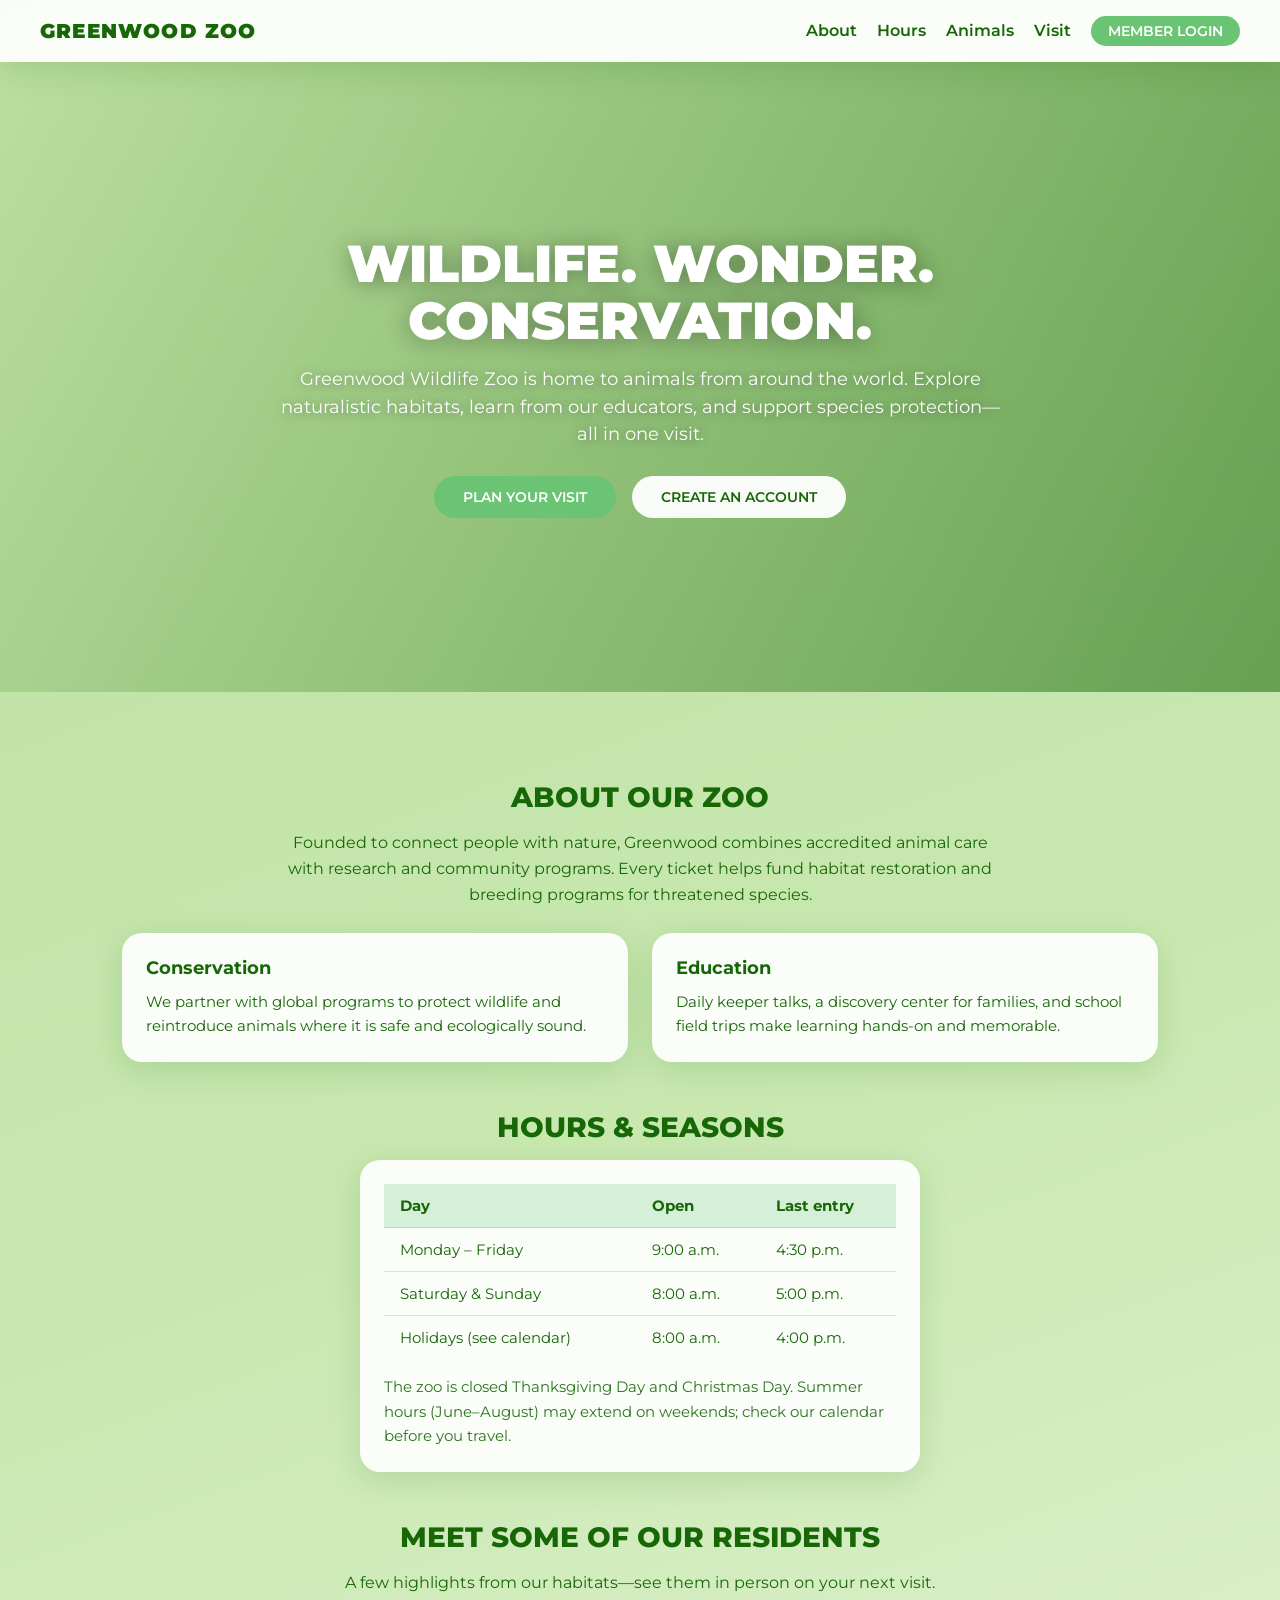
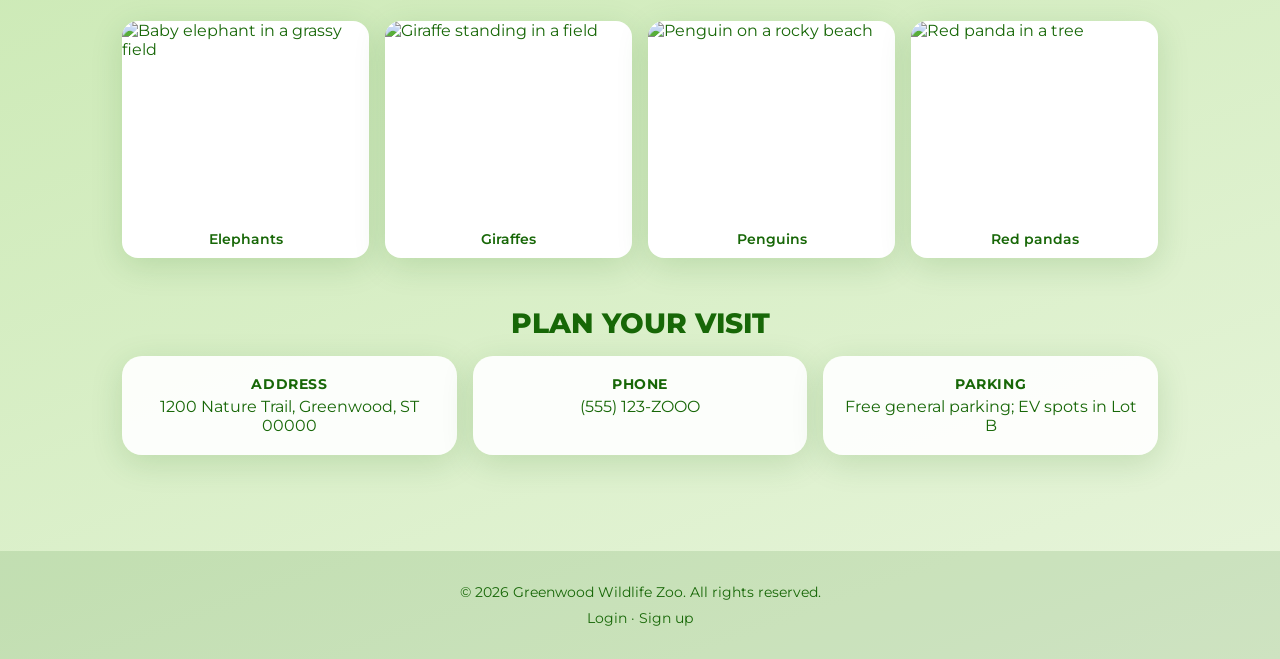
==== Zoo-Database-Project/webapp/index.html @ 3eacb1cf "Add Zoo Database Project with full source (ticket purchase, reports, webapp) Made-with: Cursor" ====
<!DOCTYPE html>
<html lang="en">
<head>
    <meta charset="UTF-8">
    <meta name="viewport" content="width=device-width, initial-scale=1.0">
    <title>Greenwood Wildlife Zoo — Welcome</title>
    <link rel="stylesheet" href="index.css">
</head>
<body>
    <header class="site-header">
        <a class="logo" href="index.html">Greenwood Zoo</a>
        <nav aria-label="Main">
            <ul class="nav-links">
                <li><a href="#about">About</a></li>
                <li><a href="#hours">Hours</a></li>
                <li><a href="#gallery">Animals</a></li>
                <li><a href="#visit">Visit</a></li>
                <li><a class="nav-cta" href="customer-login.html">Member login</a></li>
            </ul>
        </nav>
    </header>

    <section class="hero" aria-labelledby="hero-title">
        <div class="hero-inner">
            <h1 id="hero-title">Wildlife. Wonder. Conservation.</h1>
            <p>
                Greenwood Wildlife Zoo is home to animals from around the world. Explore naturalistic habitats,
                learn from our educators, and support species protection—all in one visit.
            </p>
            <div class="hero-actions">
                <a class="btn btn-primary" href="#hours">Plan your visit</a>
                <a class="btn btn-outline" href="signup.html">Create an account</a>
            </div>
        </div>
    </section>

    <main>
        <section id="about" aria-labelledby="about-heading">
            <h2 id="about-heading">About our zoo</h2>
            <p class="lead">
                Founded to connect people with nature, Greenwood combines accredited animal care with research and
                community programs. Every ticket helps fund habitat restoration and breeding programs for threatened species.
            </p>
            <div class="grid-2">
                <article class="card">
                    <h3>Conservation</h3>
                    <p>
                        We partner with global programs to protect wildlife and reintroduce animals where it is safe
                        and ecologically sound.
                    </p>
                </article>
                <article class="card">
                    <h3>Education</h3>
                    <p>
                        Daily keeper talks, a discovery center for families, and school field trips make learning
                        hands-on and memorable.
                    </p>
                </article>
            </div>
        </section>

        <section id="hours" aria-labelledby="hours-heading">
            <h2 id="hours-heading">Hours &amp; seasons</h2>
            <div class="card" style="max-width: 560px; margin: 0 auto;">
                <table class="hours-table">
                    <thead>
                        <tr>
                            <th scope="col">Day</th>
                            <th scope="col">Open</th>
                            <th scope="col">Last entry</th>
                        </tr>
                    </thead>
                    <tbody>
                        <tr>
                            <td>Monday – Friday</td>
                            <td>9:00 a.m.</td>
                            <td>4:30 p.m.</td>
                        </tr>
                        <tr>
                            <td>Saturday &amp; Sunday</td>
                            <td>8:00 a.m.</td>
                            <td>5:00 p.m.</td>
                        </tr>
                        <tr>
                            <td>Holidays (see calendar)</td>
                            <td>8:00 a.m.</td>
                            <td>4:00 p.m.</td>
                        </tr>
                    </tbody>
                </table>
                <p class="note">
                    The zoo is closed Thanksgiving Day and Christmas Day. Summer hours (June–August) may extend on
                    weekends; check our calendar before you travel.
                </p>
            </div>
        </section>

        <section id="gallery" aria-labelledby="gallery-heading">
            <h2 id="gallery-heading">Meet some of our residents</h2>
            <p class="lead">A few highlights from our habitats—see them in person on your next visit.</p>
            <div class="gallery">
                <figure>
                    <img src="https://images.unsplash.com/photo-1771341398737-b2467b6776a7?auto=format&fit=crop&w=800&q=80" alt="Baby elephant in a grassy field" width="800" height="600" loading="lazy">
                    <figcaption>Elephants</figcaption>
                </figure>
                <figure>
                    <img src="https://images.unsplash.com/photo-1737738736083-838af5116f95?auto=format&fit=crop&w=800&q=80" alt="Giraffe standing in a field" width="800" height="600" loading="lazy">
                    <figcaption>Giraffes</figcaption>
                </figure>
                <figure>
                    <img src="https://images.unsplash.com/photo-1737498352674-aadc9f986eea?auto=format&fit=crop&w=800&q=80" alt="Penguin on a rocky beach" width="800" height="600" loading="lazy">
                    <figcaption>Penguins</figcaption>
                </figure>
                <figure>
                    <img src="https://images.unsplash.com/photo-1656899367542-3fc106faa104?auto=format&fit=crop&w=800&q=80" alt="Red panda in a tree" width="800" height="600" loading="lazy">
                    <figcaption>Red pandas</figcaption>
                </figure>
            </div>
        </section>

        <section id="visit" aria-labelledby="visit-heading">
            <h2 id="visit-heading">Plan your visit</h2>
            <div class="visit-info">
                <div class="card">
                    <strong>Address</strong>
                    <span>1200 Nature Trail, Greenwood, ST 00000</span>
                </div>
                <div class="card">
                    <strong>Phone</strong>
                    <span>(555) 123-ZOOO</span>
                </div>
                <div class="card">
                    <strong>Parking</strong>
                    <span>Free general parking; EV spots in Lot B</span>
                </div>
            </div>
        </section>
    </main>

    <footer class="site-footer">
        <p>&copy; 2026 Greenwood Wildlife Zoo. All rights reserved.</p>
        <p>
            <a href="login.html">Login</a>
            ·
            <a href="signup.html">Sign up</a>
        </p>
    </footer>
</body>
</html>
---- Zoo-Database-Project/webapp/index.css ----
@import url('https://fonts.googleapis.com/css2?family=Montserrat:ital,wght@0,100..900;1,100..900&display=swap');

:root {
    --accent-color: #6ac473;
    --base-color: rgb(187, 223, 158);
    --text-color: #176707;
    --input-color: #a6ed6d;
    --surface: rgba(255, 255, 255, 0.92);
    --shadow: 0 8px 32px rgba(23, 103, 7, 0.15);
}

* {
    margin: 0;
    padding: 0;
    box-sizing: border-box;
}

html {
    font-family: Montserrat, 'Gill Sans', 'Gill Sans MT', Calibri, 'Trebuchet MS', sans-serif;
    font-size: 12pt;
    color: var(--text-color);
    scroll-behavior: smooth;
}

body {
    min-height: 100vh;
    background: linear-gradient(160deg, var(--base-color) 0%, #c8e8b0 50%, #e8f5dc 100%);
}

a {
    color: var(--text-color);
    text-decoration: none;
}

a:hover {
    text-decoration: underline;
}

.site-header {
    position: sticky;
    top: 0;
    z-index: 100;
    display: flex;
    align-items: center;
    justify-content: space-between;
    flex-wrap: wrap;
    gap: 1rem;
    padding: 1rem clamp(1rem, 4vw, 2.5rem);
    background: var(--surface);
    box-shadow: var(--shadow);
}

.logo {
    font-weight: 900;
    font-size: 1.25rem;
    text-transform: uppercase;
    letter-spacing: 0.06em;
}

.nav-links {
    display: flex;
    gap: 1.25rem;
    list-style: none;
    flex-wrap: wrap;
    align-items: center;
}

.nav-links a {
    font-weight: 600;
}

.nav-cta {
    display: inline-block;
    padding: 0.5em 1.25em;
    border-radius: 1000px;
    background: var(--accent-color);
    color: #fff;
    font-weight: 600;
    text-transform: uppercase;
    font-size: 0.85rem;
    transition: background 150ms ease;
}

.nav-cta:hover {
    background: var(--text-color);
    text-decoration: none;
}

.hero {
    min-height: min(70vh, 640px);
    display: flex;
    align-items: center;
    justify-content: center;
    text-align: center;
    padding: 3rem 1.5rem;
    background-image:
        linear-gradient(120deg, rgba(187, 223, 158, 0.92) 0%, rgba(23, 103, 7, 0.55) 100%),
        url('../tiger.jpg');
    background-size: cover;
    background-position: center;
}

.hero-inner {
    max-width: 720px;
}

.hero h1 {
    font-size: clamp(2rem, 5vw, 3.25rem);
    font-weight: 900;
    text-transform: uppercase;
    color: #fff;
    text-shadow: 0 2px 24px rgba(0, 0, 0, 0.35);
    line-height: 1.1;
}

.hero p {
    margin-top: 1rem;
    font-size: 1.15rem;
    color: #fff;
    text-shadow: 0 1px 12px rgba(0, 0, 0, 0.4);
    line-height: 1.5;
}

.hero-actions {
    margin-top: 1.75rem;
    display: flex;
    flex-wrap: wrap;
    gap: 1rem;
    justify-content: center;
}

.btn {
    display: inline-block;
    padding: 0.85em 2em;
    border-radius: 1000px;
    font-weight: 600;
    text-transform: uppercase;
    font-size: 0.9rem;
    border: none;
    cursor: pointer;
    font-family: inherit;
    transition: background 150ms ease, color 150ms ease;
}

.btn-primary {
    background: var(--accent-color);
    color: #fff;
}

.btn-primary:hover {
    background: var(--text-color);
}

.btn-outline {
    background: rgba(255, 255, 255, 0.95);
    color: var(--text-color);
}

.btn-outline:hover {
    background: #fff;
}

main {
    max-width: 1100px;
    margin: 0 auto;
    padding: 2.5rem clamp(1rem, 4vw, 2rem) 3rem;
}

section {
    margin-bottom: 3rem;
}

section h2 {
    font-size: 1.75rem;
    font-weight: 800;
    text-transform: uppercase;
    margin-bottom: 1rem;
    text-align: center;
}

.lead {
    max-width: 720px;
    margin: 0 auto 1.5rem;
    line-height: 1.65;
    text-align: center;
}

.grid-2 {
    display: grid;
    grid-template-columns: repeat(auto-fit, minmax(260px, 1fr));
    gap: 1.5rem;
    align-items: start;
}

.card {
    background: var(--surface);
    border-radius: 20px;
    padding: 1.5rem;
    box-shadow: var(--shadow);
}

.card h3 {
    font-size: 1.1rem;
    margin-bottom: 0.75rem;
    color: var(--text-color);
}

.card p {
    line-height: 1.6;
    font-size: 0.95rem;
}

.hours-table {
    width: 100%;
    border-collapse: collapse;
    font-size: 0.95rem;
}

.hours-table th,
.hours-table td {
    padding: 0.75rem 1rem;
    text-align: left;
    border-bottom: 1px solid rgba(23, 103, 7, 0.15);
}

.hours-table th {
    font-weight: 700;
    background: rgba(106, 196, 115, 0.25);
}

.hours-table tr:last-child td {
    border-bottom: none;
}

.note {
    margin-top: 1rem;
    font-size: 0.9rem;
    opacity: 0.9;
}

.gallery {
    display: grid;
    grid-template-columns: repeat(auto-fill, minmax(220px, 1fr));
    gap: 1rem;
}

.gallery figure {
    margin: 0;
    border-radius: 16px;
    overflow: hidden;
    box-shadow: var(--shadow);
    background: #fff;
}

.gallery img {
    width: 100%;
    height: 200px;
    object-fit: cover;
    display: block;
}

.gallery figcaption {
    padding: 0.65rem 0.85rem;
    font-size: 0.85rem;
    font-weight: 600;
    text-align: center;
}

.visit-info {
    display: grid;
    grid-template-columns: repeat(auto-fit, minmax(200px, 1fr));
    gap: 1rem;
    text-align: center;
}

.visit-info .card {
    padding: 1.25rem;
}

.visit-info strong {
    display: block;
    font-size: 0.85rem;
    text-transform: uppercase;
    letter-spacing: 0.04em;
    margin-bottom: 0.35rem;
    color: var(--text-color);
}

.site-footer {
    text-align: center;
    padding: 2rem 1rem;
    background: rgba(23, 103, 7, 0.12);
    font-size: 0.9rem;
}

.site-footer p + p {
    margin-top: 0.5rem;
}

@media (max-width: 600px) {
    .hero {
        min-height: 50vh;
    }

    .hours-table th,
    .hours-table td {
        padding: 0.6rem 0.5rem;
        font-size: 0.88rem;
    }
}
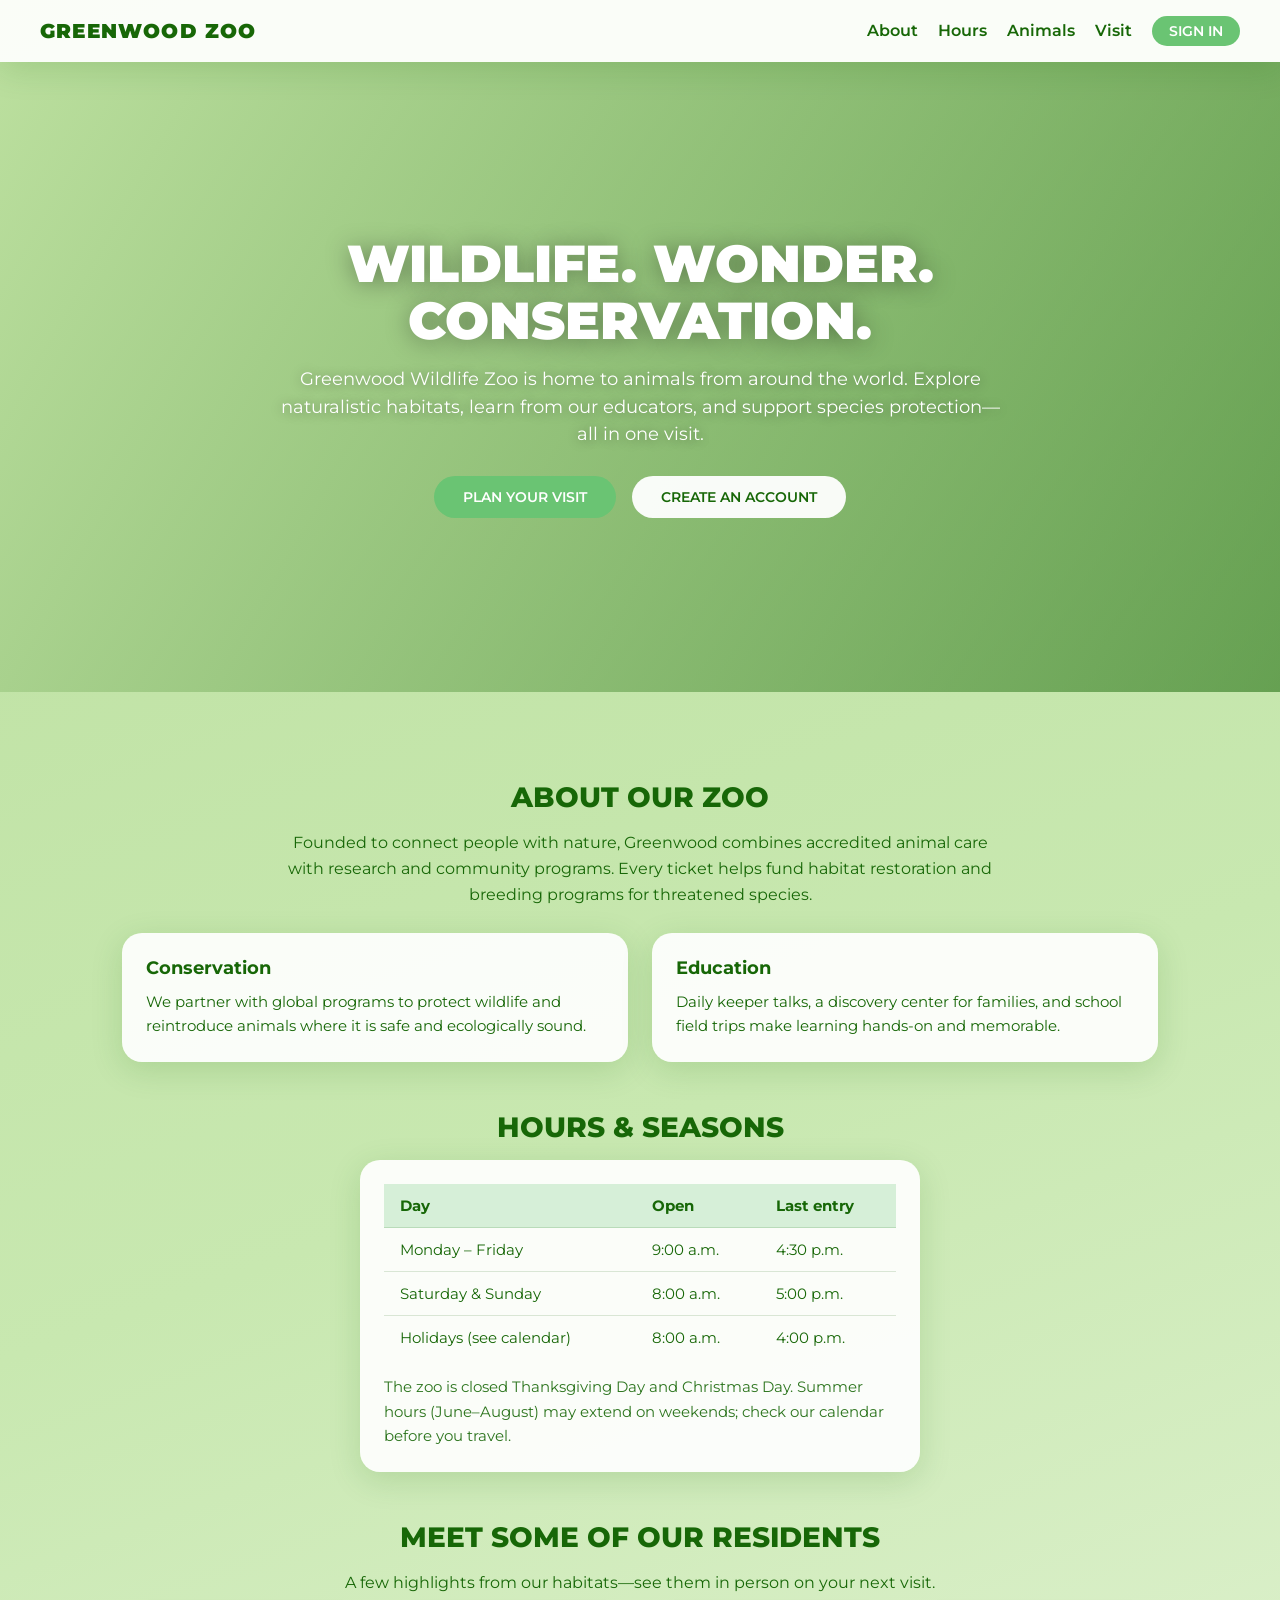
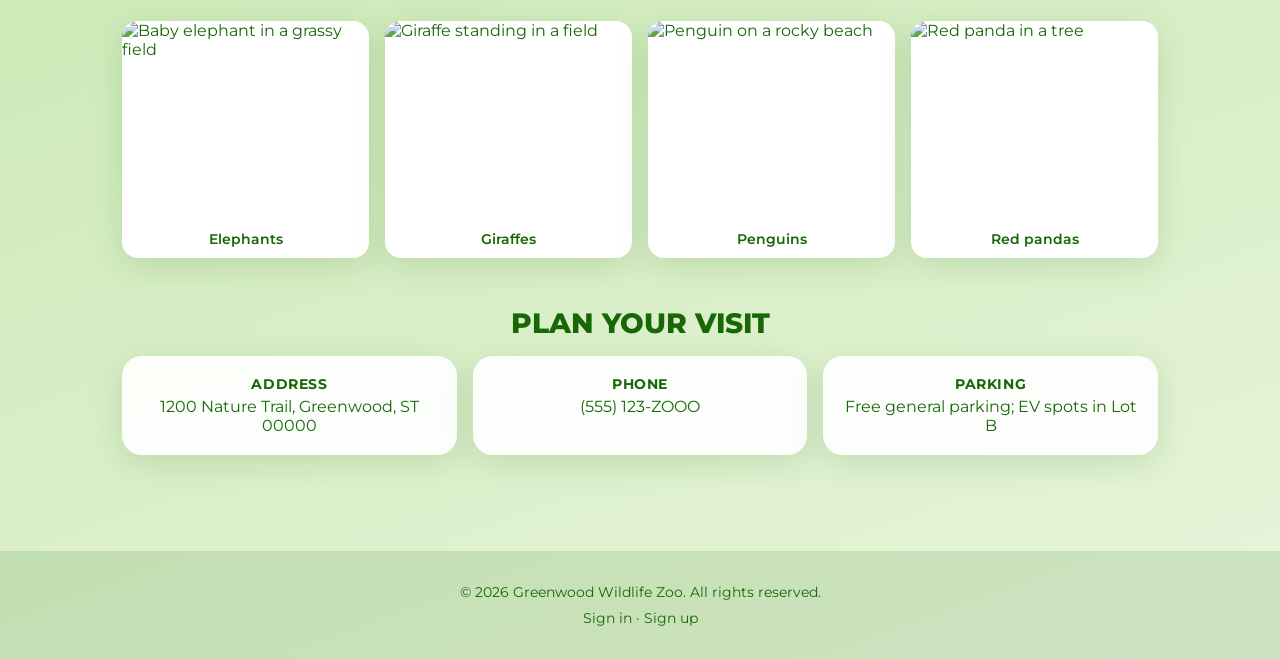
==== commit 8ab10baf: "Add unified sign-in: staff username or member email routes to correct dashboard Made-with: Cursor" ====
--- a/Zoo-Database-Project/webapp/index.html
+++ b/Zoo-Database-Project/webapp/index.html
@@ -15,7 +15,7 @@
                 <li><a href="#hours">Hours</a></li>
                 <li><a href="#gallery">Animals</a></li>
                 <li><a href="#visit">Visit</a></li>
-                <li><a class="nav-cta" href="customer-login.html">Member login</a></li>
+                <li><a class="nav-cta" href="sign-in.html">Sign in</a></li>
             </ul>
         </nav>
     </header>
@@ -140,7 +140,7 @@
     <footer class="site-footer">
         <p>&copy; 2026 Greenwood Wildlife Zoo. All rights reserved.</p>
         <p>
-            <a href="login.html">Login</a>
+            <a href="sign-in.html">Sign in</a>
             ·
             <a href="signup.html">Sign up</a>
         </p>
